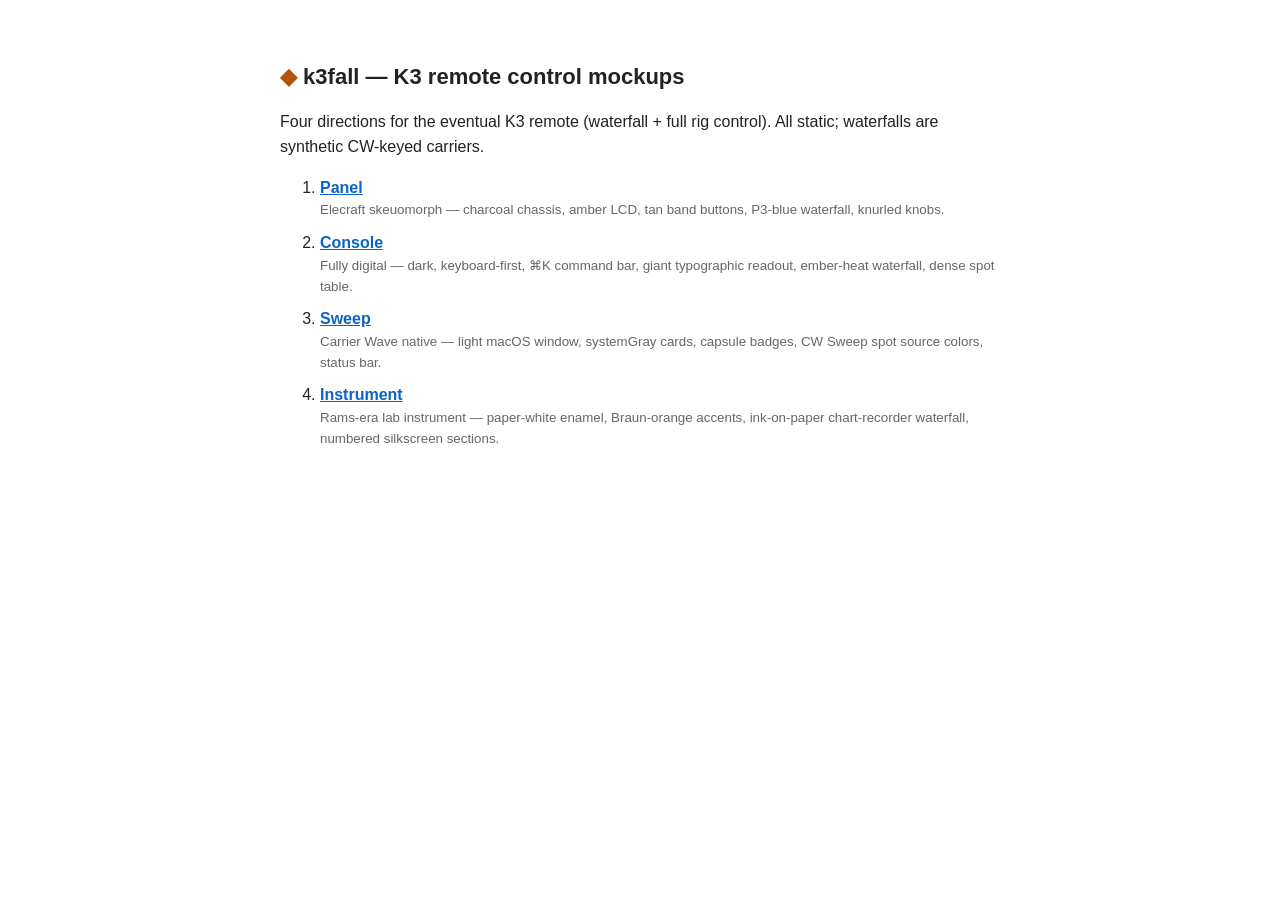
==== mockups/index.html @ 0f9a2cde "Add four K3 remote-control UI mockups with animated synthetic waterfalls Co-Authored-By: Claude Fabl" ====
<!DOCTYPE html>
<html lang="en">
<head>
<meta charset="utf-8">
<title>k3fall — UI mockups</title>
<style>
  body { font-family: -apple-system, sans-serif; max-width: 720px; margin: 60px auto;
         padding: 0 20px; color: #222; line-height: 1.55; }
  h1 { font-size: 22px; } h1 span { color: #b45309; }
  li { margin: 10px 0; }
  a { font-weight: 600; color: #0a63c9; }
  small { color: #666; display: block; }
</style>
</head>
<body>
<h1><span>◆</span> k3fall — K3 remote control mockups</h1>
<p>Four directions for the eventual K3 remote (waterfall + full rig control). All static; waterfalls are synthetic CW-keyed carriers.</p>
<ol>
  <li><a href="panel.html">Panel</a><small>Elecraft skeuomorph — charcoal chassis, amber LCD, tan band buttons, P3-blue waterfall, knurled knobs.</small></li>
  <li><a href="console.html">Console</a><small>Fully digital — dark, keyboard-first, ⌘K command bar, giant typographic readout, ember-heat waterfall, dense spot table.</small></li>
  <li><a href="sweep.html">Sweep</a><small>Carrier Wave native — light macOS window, systemGray cards, capsule badges, CW Sweep spot source colors, status bar.</small></li>
  <li><a href="instrument.html">Instrument</a><small>Rams-era lab instrument — paper-white enamel, Braun-orange accents, ink-on-paper chart-recorder waterfall, numbered silkscreen sections.</small></li>
</ol>
</body>
</html>
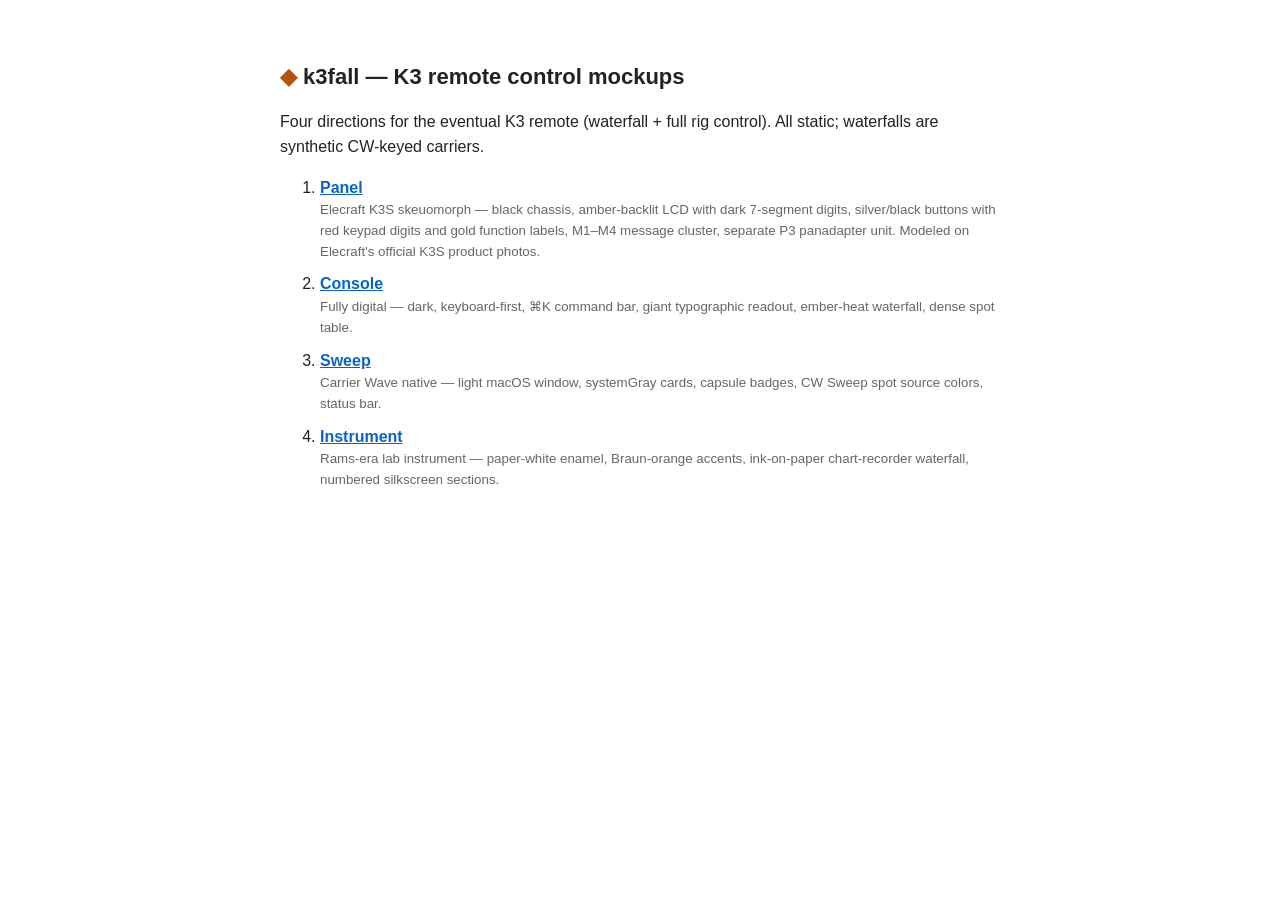
==== commit c6fbe934: "Rebuild Elecraft panel mockup faithful to real K3S + P3 reference photos Co-Authored-By: Claude Fabl" ====
--- a/mockups/index.html
+++ b/mockups/index.html
@@ -16,7 +16,7 @@
 <h1><span>◆</span> k3fall — K3 remote control mockups</h1>
 <p>Four directions for the eventual K3 remote (waterfall + full rig control). All static; waterfalls are synthetic CW-keyed carriers.</p>
 <ol>
-  <li><a href="panel.html">Panel</a><small>Elecraft skeuomorph — charcoal chassis, amber LCD, tan band buttons, P3-blue waterfall, knurled knobs.</small></li>
+  <li><a href="panel.html">Panel</a><small>Elecraft K3S skeuomorph — black chassis, amber-backlit LCD with dark 7-segment digits, silver/black buttons with red keypad digits and gold function labels, M1–M4 message cluster, separate P3 panadapter unit. Modeled on Elecraft's official K3S product photos.</small></li>
   <li><a href="console.html">Console</a><small>Fully digital — dark, keyboard-first, ⌘K command bar, giant typographic readout, ember-heat waterfall, dense spot table.</small></li>
   <li><a href="sweep.html">Sweep</a><small>Carrier Wave native — light macOS window, systemGray cards, capsule badges, CW Sweep spot source colors, status bar.</small></li>
   <li><a href="instrument.html">Instrument</a><small>Rams-era lab instrument — paper-white enamel, Braun-orange accents, ink-on-paper chart-recorder waterfall, numbered silkscreen sections.</small></li>
